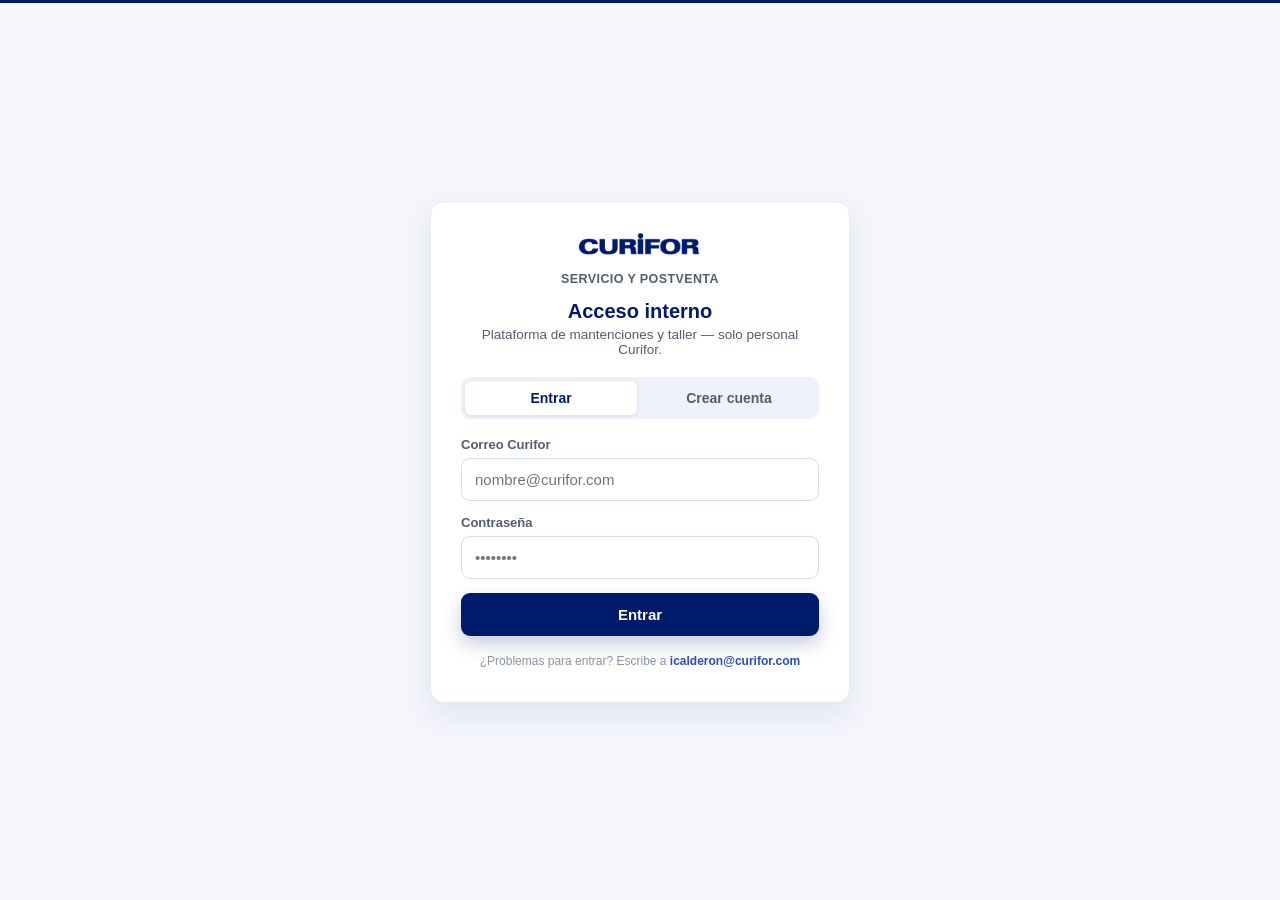
==== index.html @ 8cf6dd43 "Bump cache" ====
<!doctype html>
<html lang="es-CL" data-auth="require">
<head>
  <meta charset="utf-8">
  <!-- Pages sirve el HTML con max-age=600. Sin esto el navegador sigue
       pidiendo el ?v= anterior durante diez minutos y se responde solo con
       el JS viejo: se publica un cambio y el usuario jura que no funciona.
       cliente.html ya lo traia; el resto no. -->
  <meta http-equiv="Cache-Control" content="no-cache, no-store, must-revalidate">
  <meta http-equiv="Pragma" content="no-cache">
  <meta name="viewport" content="width=device-width, initial-scale=1">
  <title>Plataforma de Postventa · Curifor</title>
  <link rel="icon" href="img/curifor-logo.png">
  <script src="js/agenda-config.js?v=c7560bb"></script>
  <script src="js/auth.js?v=c7560bb"></script>
  <link rel="stylesheet" href="css/estilos.css?v=c7560bb">
  <link rel="stylesheet" href="css/inicio.css?v=c7560bb">
</head>
<body class="inicio">

  <header class="topbar">
    <div class="topbar__inner">
      <div class="brand">
        <img class="brand__logo" src="img/curifor-logo.png" alt="Curifor" width="704" height="158">
        <span class="brand__sep"></span>
        <span class="brand__sub">Postventa</span>
        <span class="brand__badge">Uso interno</span>
      </div>
      <nav class="topbar__nav">
        <span id="authUser"></span>
      </nav>
    </div>
  </header>

  <main class="inicio__main">
    <h1 class="inicio__titulo">Plataforma de Postventa</h1>
    <p class="inicio__lead">Elige el módulo con el que vas a trabajar.</p>

    <div class="apps">
      <a class="app app--cotizador" href="cotizador.html">
        <span class="app__icono" aria-hidden="true">🧮</span>
        <span class="app__nombre">Cotizador</span>
        <span class="app__desc">Precios de mantención por marca, modelo y kilometraje</span>
      </a>

      <a class="app app--agenda" href="taller.html?vista=agenda">
        <span class="app__icono" aria-hidden="true">🗓️</span>
        <span class="app__nombre">Agenda</span>
        <span class="app__desc">Agendar horas y revisar las solicitudes de los clientes</span>
      </a>

      <a class="app app--recepcion" href="taller.html?vista=recepcion">
        <span class="app__icono" aria-hidden="true">📋</span>
        <span class="app__nombre">Recepción</span>
        <span class="app__desc">Recibir el vehículo: accesorios, fotos y firmas</span>
      </a>

      <!-- Post Venta (los 10 módulos migrados desde Streamlit) sale del inicio
           por decisión de Ignacio el 13-08-2026. Las páginas siguen en el repo
           —postventa.html con pv-app.js / pv-datos.js / pv-ui.js, y ots.html
           con ots.js— pero ya no hay camino hacia ellas desde la plataforma.
           Para revivirlo basta con volver a poner esta tarjeta. -->
    </div>
  </main>

  <footer class="foot">
    <div class="foot__inner">
      <span>Curifor S.A. · Plataforma de Postventa</span>
      <span id="footFecha" class="foot__fecha"></span>
    </div>
  </footer>

  <script>
    document.getElementById("footFecha").textContent =
      new Date().toLocaleDateString("es-CL", { day: "numeric", month: "long", year: "numeric" });
  </script>
</body>
</html>
---- css/estilos.css ----
/* ============================================================
   Cotizador de Mantenciones Curifor
   Identidad corporativa Curifor: azul marino sólido de marca
   (#001B6C, tomado del logo), superficies blancas, sin degradados.
   ============================================================ */

:root {
  /* marca */
  --navy: #001b6c;          /* azul del logo Curifor */
  --navy-deep: #041046;     /* footer / fondos profundos */
  --navy-hover: #16309a;    /* estado hover de acciones */
  --blue: #2a4bd0;          /* azul interactivo (links, foco) */

  /* superficies y tintes */
  --tint: #eef2fb;          /* azul muy claro (chips, activos) */
  --tint-2: #f6f8fd;
  --tint-borde: #d3ddf4;

  /* texto */
  --ink: #14181f;
  --ink-2: #545d6e;
  --ink-3: #8a93a3;

  /* estructura */
  --linea: #e6eaf2;
  --bg: #f4f6fb;
  --blanco: #ffffff;

  /* semánticos */
  --verde: #0a7d43;
  --verde-bg: #e6f4ec;
  --rojo: #b42318;
  --rojo-bg: #fdecec;
  --ambar: #b7791f;
  --ambar-bg: #fff6e2;
  --ambar-borde: #f4dd9e;

  --radio: 14px;
  --radio-sm: 9px;
  --sombra: 0 12px 30px rgba(0, 27, 108, .08);
  --sombra-sm: 0 3px 10px rgba(0, 27, 108, .06);
  --max: 1120px;
  --font: "Segoe UI", Roboto, "Helvetica Neue", Arial, system-ui, sans-serif;
}

* { box-sizing: border-box; }

/* el atributo hidden siempre gana sobre display de las clases */
[hidden] { display: none !important; }

html, body { margin: 0; padding: 0; }

body {
  font-family: var(--font);
  color: var(--ink);
  background: var(--bg);
  line-height: 1.5;
  -webkit-font-smoothing: antialiased;
  /* filo de marca superior */
  border-top: 3px solid var(--navy);
}

a { color: var(--blue); }

/* ---------------- Topbar ---------------- */
.topbar {
  background: var(--blanco);
  color: var(--ink);
  position: sticky;
  top: 0;
  z-index: 30;
  border-bottom: 1px solid var(--linea);
}
.topbar__inner {
  max-width: var(--max);
  margin: 0 auto;
  padding: 12px 22px;
  display: flex;
  align-items: center;
  justify-content: space-between;
}
.brand { display: flex; align-items: center; gap: 13px; }
.brand__logo { height: 26px; width: auto; display: block; }
.brand__sep { width: 1px; height: 24px; background: var(--linea); }
.brand__sub { font-size: 13.5px; color: var(--ink-2); font-weight: 600; letter-spacing: .2px; }
.brand__badge {
  font-size: 10.5px; font-weight: 700; text-transform: uppercase; letter-spacing: .5px;
  color: var(--navy); background: var(--tint);
  border: 1px solid var(--tint-borde);
  padding: 3px 9px; border-radius: 999px;
}
.nav-link {
  color: var(--navy);
  text-decoration: none;
  font-size: 14px;
  font-weight: 600;
  padding: 7px 4px;
  border-bottom: 2px solid transparent;
}
.nav-link:hover { border-color: var(--navy); }

/* ---------------- Hero ---------------- */
.hero {
  background-color: var(--tint);
  /* textura de puntos sutil: aporta profundidad sin degradado */
  background-image: radial-gradient(rgba(0, 27, 108, .05) 1px, transparent 1px);
  background-size: 22px 22px;
  color: var(--ink);
  border-bottom: 1px solid var(--tint-borde);
}
.hero__inner {
  max-width: var(--max);
  margin: 0 auto;
  padding: 40px 22px 42px;
  position: relative;
  border-left: 3px solid var(--navy);
  padding-left: calc(22px + 14px);
}
.hero__eyebrow {
  text-transform: uppercase;
  letter-spacing: 1.8px;
  font-size: 12px;
  color: var(--navy);
  margin: 0 0 10px;
  font-weight: 700;
}
.hero__title { margin: 0 0 12px; font-size: 33px; font-weight: 800; line-height: 1.14; color: var(--navy); }
.hero__lead { margin: 0; font-size: 16px; color: var(--ink-2); max-width: 640px; }

/* ---------------- Layout ---------------- */
.wrap {
  max-width: var(--max);
  margin: 26px auto 64px;
  padding: 0 22px;
  position: relative;
  z-index: 5;
}
.card {
  background: var(--blanco);
  border: 1px solid var(--linea);
  border-radius: var(--radio);
  box-shadow: var(--sombra);
  padding: 26px 28px 30px;
}

/* ---------------- Stepbar ---------------- */
.stepbar {
  list-style: none;
  display: flex;
  gap: 10px;
  margin: 0 0 26px;
  padding: 0;
  flex-wrap: wrap;
}
.stepbar__item {
  display: flex;
  align-items: center;
  gap: 9px;
  font-size: 13.5px;
  font-weight: 600;
  color: var(--ink-3);
}
.stepbar__item span {
  width: 26px; height: 26px;
  border-radius: 50%;
  display: grid; place-items: center;
  background: var(--linea);
  color: var(--ink-2);
  font-size: 13px;
  font-weight: 700;
}
.stepbar__item.is-active { color: var(--navy); }
.stepbar__item.is-active span { background: var(--navy); color: #fff; }
.stepbar__item + .stepbar__item::before {
  content: "";
  width: 26px; height: 2px;
  background: var(--linea);
  margin-right: 4px;
}

/* ---------------- Búsqueda por patente ---------------- */
.patente { margin-bottom: 18px; }
.patente__control { display: flex; gap: 10px; align-items: stretch; max-width: 420px; }
.input {
  width: 100%;
  font-family: inherit;
  font-size: 15px;
  color: var(--ink);
  background: var(--blanco);
  border: 1.5px solid var(--tint-borde);
  border-radius: var(--radio-sm);
  padding: 13px 14px;
  transition: border-color .15s, box-shadow .15s;
}
.input:focus { outline: none; border-color: var(--blue); box-shadow: 0 0 0 3px rgba(42, 75, 208, .15); }
.input:disabled { background: var(--bg); color: var(--ink-3); cursor: not-allowed; }
.input--patente { text-transform: uppercase; letter-spacing: 2px; font-weight: 700; }
.input--patente::placeholder { letter-spacing: 1px; font-weight: 400; color: var(--ink-3); }
.patente__control .btn { white-space: nowrap; }
.patente__estado {
  margin: 10px 0 0;
  font-size: 13px;
  line-height: 1.5;
  padding: 9px 12px;
  border-radius: var(--radio-sm);
  border: 1px solid transparent;
}
.patente__estado--ok { color: var(--verde); background: var(--verde-bg); border-color: rgba(10, 125, 67, .25); }
.patente__estado--info { color: var(--ink-2); background: var(--tint); border-color: var(--tint-borde); }
.patente__estado--warn { color: var(--ambar); background: var(--ambar-bg); border-color: var(--ambar-borde); }
.patente__estado--error { color: var(--rojo); background: var(--rojo-bg); border-color: rgba(180, 35, 24, .25); }
.patente__estado b { font-weight: 700; }

.separador {
  display: flex; align-items: center; gap: 14px;
  margin: 0 0 18px;
  font-size: 12.5px; color: var(--ink-3);
}
.separador::before, .separador::after {
  content: ""; flex: 1; height: 1px; background: var(--linea);
}

/* resalta el paso que falta cuando la patente deja el vehículo a medias */
.field--pendiente .select {
  border-color: var(--ambar);
  box-shadow: 0 0 0 3px var(--ambar-bg);
}

@media (max-width: 520px) {
  .patente__control { flex-direction: column; max-width: none; }
}

/* ---------------- Selector ---------------- */
.selector__grid {
  display: grid;
  grid-template-columns: repeat(auto-fit, minmax(220px, 1fr));
  gap: 18px 20px;
}
.field { display: flex; flex-direction: column; gap: 8px; }
.field__title {
  font-size: 13px;
  font-weight: 700;
  color: var(--ink-2);
  letter-spacing: .2px;
  display: flex; align-items: center; gap: 7px;
}
.field__control { position: relative; }
.select {
  width: 100%;
  appearance: none;
  -webkit-appearance: none;
  font-family: inherit;
  font-size: 15px;
  color: var(--ink);
  background: var(--blanco);
  border: 1.5px solid var(--tint-borde);
  border-radius: var(--radio-sm);
  padding: 13px 40px 13px 14px;
  cursor: pointer;
  transition: border-color .15s, box-shadow .15s, background .15s;
}
.field__control::after {
  content: "";
  position: absolute;
  right: 15px; top: 50%;
  width: 9px; height: 9px;
  border-right: 2px solid var(--navy);
  border-bottom: 2px solid var(--navy);
  transform: translateY(-65%) rotate(45deg);
  pointer-events: none;
}
.select:hover:not(:disabled) { border-color: var(--navy); }
.select:focus { outline: none; border-color: var(--blue); box-shadow: 0 0 0 3px rgba(42, 75, 208, .15); }
.select:disabled { background: var(--bg); color: var(--ink-3); cursor: not-allowed; border-color: var(--linea); }
.select--sm { padding: 9px 34px 9px 12px; font-size: 14px; }

.tip {
  width: 17px; height: 17px;
  border-radius: 50%;
  background: var(--tint);
  color: var(--navy);
  font-size: 11px; font-weight: 800;
  display: inline-grid; place-items: center;
  cursor: help;
  position: relative;
}
.tip__bubble {
  position: absolute;
  bottom: 135%; left: 50%;
  transform: translateX(-50%);
  width: 210px;
  background: var(--ink);
  color: #fff;
  font-size: 12px;
  font-weight: 500;
  padding: 9px 11px;
  border-radius: 8px;
  opacity: 0; visibility: hidden;
  transition: opacity .15s;
  z-index: 10;
  line-height: 1.35;
}
.tip:hover .tip__bubble, .tip:focus .tip__bubble { opacity: 1; visibility: visible; }

.vehiculo-meta {
  margin-top: 20px;
  display: flex;
  flex-wrap: wrap;
  gap: 8px;
}
.chip {
  font-size: 12.5px;
  font-weight: 600;
  color: var(--navy);
  background: var(--tint);
  border: 1px solid var(--tint-borde);
  border-radius: 999px;
  padding: 5px 12px;
}
.chip--warn { color: var(--ambar); background: var(--ambar-bg); border-color: var(--ambar-borde); }

.selector__actions {
  margin-top: 26px;
  display: flex;
  flex-wrap: wrap;
  gap: 12px;
  align-items: center;
}
.selector__hint { margin: 14px 0 0; font-size: 12.5px; color: var(--ink-3); }

/* ---------------- Botones ---------------- */
.btn {
  font-family: inherit;
  font-size: 15px;
  font-weight: 700;
  border-radius: 999px;
  padding: 13px 26px;
  border: 1.5px solid transparent;
  cursor: pointer;
  text-decoration: none;
  display: inline-flex;
  align-items: center;
  gap: 8px;
  transition: transform .1s, background .15s, box-shadow .15s, border-color .15s;
}
.btn--primary { background: var(--navy); color: #fff; box-shadow: 0 8px 18px rgba(0, 27, 108, .22); }
.btn--primary:hover:not(:disabled) { background: var(--navy-hover); transform: translateY(-1px); }
.btn--primary:disabled { background: var(--linea); color: var(--ink-3); box-shadow: none; cursor: not-allowed; }
.btn--ghost { background: transparent; color: var(--navy); border-color: var(--tint-borde); }
.btn--ghost:hover { background: var(--tint); border-color: var(--navy); }
.btn--excel { background: #107c41; color: #fff; font-size: 14px; padding: 11px 18px; }
.btn--excel:hover { background: #0b5c30; transform: translateY(-1px); }
.btn--pdf { background: #fff; color: var(--navy); border-color: var(--tint-borde); font-size: 14px; padding: 11px 16px; }
.btn--pdf:hover:not(:disabled) { background: var(--tint); border-color: var(--navy); }
.btn--pdf:disabled { color: var(--ink-3); border-color: var(--linea); cursor: progress; }
.btn--sm { font-size: 13px; padding: 8px 15px; }
.btn--agendar { background: var(--navy); color: #fff; font-size: 14px; padding: 11px 18px; box-shadow: 0 8px 18px rgba(0, 27, 108, .22); }
.btn--agendar:hover { background: var(--navy-hover); transform: translateY(-1px); }
.topbar__nav { display: flex; gap: 18px; align-items: center; }

/* Badge de sesión (lo llena auth.js con el correo y "Salir").
   Vive DENTRO del nav a propósito: auth.js tiene un fallback que lo crea con
   position:fixed cuando no encuentra este contenedor, y ese fallback flotaba
   sobre la topbar sticky tapando "Uso interno" y "← Inicio" bajo ~900px.
   Existiendo el span, auth.js lo prefiere y no crea nada flotante. */
#authUser {
  display: inline-flex; align-items: center; gap: 8px;
  font: 600 12px/1 var(--font, inherit); color: var(--navy);
  background: var(--tint); border: 1px solid var(--tint-borde);
  border-radius: 999px; padding: 6px 11px; white-space: nowrap;
}
/* mientras no haya sesión pintada el span está vacío y no debe ocupar lugar */
#authUser:empty { display: none; }
#authUser > span {
  max-width: 160px; overflow: hidden; text-overflow: ellipsis; white-space: nowrap;
}
/* en pantalla angosta el correo sobra: lo que hace falta es poder salir */
@media (max-width: 560px) {
  #authUser > span { display: none; }
  #authUser { padding: 6px 10px; }
}
.rv__acciones { margin-left: auto; display: flex; gap: 10px; flex-wrap: wrap; align-items: center; }

/* toggle Particular / Interno */
.modo-toggle { display: inline-flex; border: 1.5px solid var(--tint-borde); border-radius: 999px; overflow: hidden; background: var(--blanco); }
.modo-btn { font-family: inherit; font-size: 13px; font-weight: 700; color: var(--ink-2); background: transparent; border: none; padding: 9px 15px; cursor: pointer; transition: background .15s, color .15s; }
.modo-btn:hover { background: var(--tint); }
.modo-btn.is-active { background: var(--navy); color: #fff; }

/* línea de referencia (precio pauta) bajo el valor */
.detalle__precio-ref { display: block; font-size: 12px; color: var(--ink-3); margin-top: 4px; }

/* selector de reemplazo en el desglose */
.dg-reemplazo { display: flex; align-items: center; gap: 6px; margin-top: 4px; font-size: 11.5px; color: var(--ink-2); font-weight: 600; }
.sel-reemplazo {
  font-family: inherit; font-size: 11.5px; color: var(--ink); background: var(--blanco);
  border: 1.3px solid var(--verde); border-radius: 7px; padding: 3px 22px 3px 8px;
  cursor: pointer; appearance: none; -webkit-appearance: none;
  background-image: url("data:image/svg+xml,%3Csvg xmlns='http://www.w3.org/2000/svg' width='10' height='10' viewBox='0 0 10 10'%3E%3Cpath d='M1 3l4 4 4-4' stroke='%230a7d43' stroke-width='1.6' fill='none'/%3E%3C/svg%3E");
  background-repeat: no-repeat; background-position: right 7px center; max-width: 320px;
}
.sel-reemplazo:focus { outline: none; box-shadow: 0 0 0 3px rgba(10,125,67,.15); }

/* ---------------- Resultados ---------------- */
.resultados { animation: fade .25s ease; }
@keyframes fade { from { opacity: 0; transform: translateY(8px); } to { opacity: 1; transform: none; } }

.resumen-vehiculo {
  background: var(--blanco);
  border: 1px solid var(--linea);
  border-radius: var(--radio);
  box-shadow: var(--sombra);
  padding: 22px 26px;
  display: flex;
  align-items: center;
  gap: 20px;
  flex-wrap: wrap;
  margin-bottom: 18px;
}
.btn-volver {
  background: none;
  border: none;
  color: var(--navy);
  font-family: inherit;
  font-size: 14px;
  font-weight: 700;
  cursor: pointer;
  padding: 6px 0;
}
.btn-volver:hover { text-decoration: underline; }
.resumen-vehiculo__datos { flex: 1 1 auto; min-width: 200px; }
.rv__marca { font-size: 12px; font-weight: 800; letter-spacing: 1.5px; text-transform: uppercase; color: var(--navy); }
.rv__titulo { margin: 3px 0 4px; font-size: 22px; font-weight: 800; color: var(--ink); }
.rv__sub { margin: 0; font-size: 14px; color: var(--ink-2); }
.rv__aniobox { display: flex; align-items: center; }
.field--inline { flex-direction: row; align-items: center; gap: 10px; }
.field--inline .field__title { margin: 0; }

/* ---------------- Carrusel ---------------- */
.carrusel {
  display: flex;
  align-items: stretch;
  gap: 10px;
  margin-bottom: 18px;
}
.carrusel__viewport { flex: 1 1 auto; overflow: hidden; }
.carrusel__track {
  list-style: none;
  margin: 0; padding: 6px 2px;
  display: flex;
  gap: 12px;
  transition: transform .3s cubic-bezier(.2,.7,.3,1);
}
.rev-card {
  flex: 0 0 auto;
  width: 150px;
  background: var(--blanco);
  border: 1.5px solid var(--linea);
  border-radius: var(--radio-sm);
  padding: 14px 14px 15px;
  cursor: pointer;
  transition: border-color .15s, box-shadow .15s, transform .15s, background .15s;
  text-align: left;
}
.rev-card:hover { border-color: var(--tint-borde); box-shadow: var(--sombra-sm); }
.rev-card.is-active {
  border-color: var(--navy);
  background: var(--tint);
  box-shadow: 0 8px 20px rgba(0, 27, 108, .14);
}
.rev-card__n { font-size: 11.5px; font-weight: 700; color: var(--ink-3); text-transform: uppercase; letter-spacing: .5px; }
.rev-card__km { font-size: 19px; font-weight: 800; color: var(--navy); margin: 3px 0 1px; }
.rev-card__meses { font-size: 12px; color: var(--ink-2); }
.rev-card__precio { margin-top: 10px; font-size: 15px; font-weight: 800; color: var(--ink); }
.rev-card__gratis { color: var(--verde); }
.carrusel__nav {
  flex: 0 0 auto;
  width: 42px;
  border: 1.5px solid var(--linea);
  background: var(--blanco);
  border-radius: var(--radio-sm);
  font-size: 24px;
  color: var(--navy);
  cursor: pointer;
  transition: background .15s, border-color .15s, opacity .15s;
}
.carrusel__nav:hover { background: var(--tint); border-color: var(--tint-borde); }
.carrusel__nav:disabled { opacity: .35; cursor: default; }

/* ---------------- Detalle ---------------- */
.detalle {
  background: var(--blanco);
  border: 1px solid var(--linea);
  border-radius: var(--radio);
  box-shadow: var(--sombra);
  padding: 26px 28px;
  margin-bottom: 18px;
}
.detalle__head {
  display: flex;
  justify-content: space-between;
  align-items: flex-start;
  gap: 22px;
  flex-wrap: wrap;
  padding-bottom: 20px;
  border-bottom: 1px solid var(--linea);
}
.detalle__eyebrow { margin: 0 0 5px; font-size: 12px; text-transform: uppercase; letter-spacing: 1.5px; color: var(--ink-3); font-weight: 700; }
.detalle__titulo { margin: 0 0 3px; font-size: 21px; font-weight: 800; color: var(--navy); }
.detalle__sub { margin: 0; font-size: 14px; color: var(--ink-2); }
.detalle__precio {
  text-align: right;
  min-width: 190px;
  background: var(--tint);
  border: 1px solid var(--tint-borde);
  border-radius: var(--radio-sm);
  padding: 12px 16px;
}
.detalle__precio-label { display: block; font-size: 12px; color: var(--ink-2); font-weight: 600; }
.detalle__precio-valor { display: block; font-size: 32px; font-weight: 800; color: var(--navy); line-height: 1.1; }
.detalle__precio-valor.gratis { color: var(--verde); }
.detalle__precio-moneda { display: block; font-size: 11.5px; color: var(--ink-3); }
.detalle__precio-neto { display: block; font-size: 12.5px; font-weight: 600; color: var(--ink-3); margin-top: 3px; }

.detalle__cols {
  display: grid;
  grid-template-columns: 1fr 1fr;
  gap: 28px;
  margin-top: 22px;
}
.detalle__subtitulo {
  margin: 0 0 12px;
  font-size: 13px;
  text-transform: uppercase;
  letter-spacing: .8px;
  color: var(--ink-2);
  font-weight: 700;
}
.ops-list { list-style: none; margin: 0; padding: 0; display: flex; flex-direction: column; gap: 7px; }
.ops-list li {
  display: flex; align-items: baseline; gap: 9px;
  font-size: 14px; color: var(--ink);
}
.ops-badge {
  flex: 0 0 auto;
  font-size: 10.5px; font-weight: 800;
  border-radius: 5px;
  padding: 2px 6px;
  min-width: 74px;
  text-align: center;
}
.ops-badge--R { background: var(--verde-bg); color: var(--verde); }
.ops-badge--I { background: var(--tint); color: var(--navy); }
.ops-empty { font-size: 13.5px; color: var(--ink-3); font-style: italic; }

.desglose { width: 100%; border-collapse: collapse; font-size: 13.5px; }
.desglose td { padding: 7px 0; border-bottom: 1px solid var(--linea); vertical-align: top; }
.desglose td:last-child { text-align: right; font-variant-numeric: tabular-nums; white-space: nowrap; font-weight: 600; }
.desglose .dg-nombre { color: var(--ink); }
.desglose .dg-cod { display: block; font-size: 11.5px; color: var(--ink-3); }
.desglose .dg-bodega { display: block; font-size: 11.5px; color: var(--navy); margin-top: 2px; }
.desglose .dg-alt { display: block; font-size: 11.5px; color: var(--verde); font-weight: 600; margin-top: 2px; }
.desglose .dg-aplica { display: block; font-size: 11px; color: var(--ink-3); margin-top: 2px; font-style: italic; }
.desglose .dg-cat { font-size: 11px; text-transform: uppercase; letter-spacing: .5px; color: var(--ink-3); font-weight: 700; padding-top: 12px; }
.desglose .dg-stock { text-align: center; white-space: nowrap; width: 1%; padding: 7px 10px; }
.desglose .dg-total td { border-top: 2px solid var(--ink); border-bottom: none; padding-top: 10px; font-weight: 800; font-size: 15px; }
/* IVA: línea intermedia tenue y total final destacado */
.desglose .dg-iva td { border: none; padding-top: 2px; padding-bottom: 2px; font-size: 12.5px; color: var(--ink-2); }
.desglose .dg-total--iva td { border-top: 1px solid var(--linea); padding-top: 6px; color: var(--navy); }

/* badges de disponibilidad */
.stk { display: inline-block; font-size: 11px; font-weight: 700; border-radius: 999px; padding: 2px 9px; white-space: nowrap; cursor: help; }
.stk--ok  { background: var(--verde-bg); color: var(--verde); }
.stk--eq  { background: var(--verde-bg); color: var(--verde); border: 1px dashed var(--verde); }
.stk--fro { background: var(--tint); color: var(--navy); }
.stk--no  { background: var(--rojo-bg); color: var(--rojo); }
.stk--sd  { background: var(--bg); color: var(--ink-3); font-weight: 600; }

.stock-resumen {
  border-radius: var(--radio-sm);
  padding: 10px 13px;
  font-size: 13px;
  color: var(--ink);
  margin-bottom: 12px;
}
.stock-resumen__linea { display: flex; align-items: center; gap: 8px; flex-wrap: wrap; }
.stock-resumen .stk-icono { font-weight: 800; flex: 0 0 auto; }
.stock-resumen strong { color: var(--navy); }
.stock-fecha { color: var(--ink-3); font-size: 11.5px; }
.stock-resumen__faltan { margin: 7px 0 0; font-size: 12.5px; }
.stock-resumen--ok   { background: var(--verde-bg); }
.stock-resumen--ok   .stk-icono { color: var(--verde); }
.stock-resumen--info { background: var(--tint); }
.stock-resumen--info .stk-icono { color: var(--navy); }
.stock-resumen--info .stock-resumen__faltan { color: var(--ink-2); }
.stock-resumen--warn { background: var(--ambar-bg); border: 1px solid var(--ambar-borde); }
.stock-resumen--warn .stk-icono { color: var(--ambar); }
.stock-resumen--warn strong { color: var(--ambar); }
.stock-resumen--warn .stock-resumen__faltan { color: var(--ambar); }

/* ---------------- Adicionales ---------------- */
/* tarjeta propia, entre el detalle y las consideraciones */
.adicionales {
  background: var(--blanco);
  border: 1px solid var(--linea);
  border-radius: var(--radio);
  box-shadow: var(--sombra-sm);
  padding: 20px 26px 22px;
  margin-bottom: 18px;
}
.adicionales__titulo {
  margin: 0 0 14px;
  font-size: 15px;
  font-weight: 800;
  color: var(--navy);
  letter-spacing: .2px;
}
.adicionales__list { list-style: none; margin: 0 0 14px; padding: 0; display: flex; flex-direction: column; gap: 8px; }
.adicionales__list li { display: flex; align-items: center; gap: 11px; }
.adicionales__list label { display: flex; align-items: center; gap: 10px; cursor: pointer; font-size: 14px; }
.adicionales__list input { width: 18px; height: 18px; accent-color: var(--navy); cursor: pointer; }
.adicionales__list .add-precio { margin-left: auto; font-weight: 700; font-variant-numeric: tabular-nums; }
/* tarjetas de venta cruzada (Airlife / NitroSafe) */
.extras { display: grid; grid-template-columns: repeat(auto-fit, minmax(260px, 1fr)); gap: 10px; margin-bottom: 14px; }
.extra {
  display: flex; align-items: center; gap: 12px; width: 100%; text-align: left;
  font-family: inherit; font-size: 14px; color: inherit; cursor: pointer;
  background: var(--blanco);
  border: 1px solid var(--tint-borde);
  border-radius: var(--radio-sm);
  padding: 12px 14px;
  transition: border-color .15s, background .15s, box-shadow .15s;
}
.extra:hover { border-color: var(--blue); box-shadow: var(--sombra-sm); }
.extra.is-on { background: var(--tint); border-color: var(--navy); }
.extra__info { display: flex; flex-direction: column; min-width: 0; }
.extra__nombre { font-weight: 700; color: var(--navy); }
.extra__detalle { font-size: 12px; color: var(--ink-2); }
.extra__precio { margin-left: auto; font-weight: 700; white-space: nowrap; font-variant-numeric: tabular-nums; }
.extra__precio small { display: block; font-size: 11px; font-weight: 600; color: var(--ink-3); text-align: right; }
.extra__cta {
  flex: none; font-size: 12px; font-weight: 700; white-space: nowrap;
  border-radius: 999px; padding: 6px 12px;
  background: var(--navy); color: #fff;
}
.extra.is-on .extra__cta { background: var(--verde); }

.adicionales__total {
  display: flex; justify-content: space-between; align-items: center;
  background: var(--tint);
  border: 1px solid var(--tint-borde);
  border-radius: var(--radio-sm);
  padding: 13px 16px;
  font-size: 14px;
}
.adicionales__total strong { font-size: 19px; color: var(--navy); }
.adicionales__total .add-iva { font-size: 13px; font-weight: 600; color: var(--ink-2); }

/* ---------------- Notas ---------------- */
.notas {
  background: var(--blanco);
  border: 1px solid var(--linea);
  border-radius: var(--radio);
  box-shadow: var(--sombra-sm);
  padding: 20px 26px 22px;
}
.notas__titulo { margin: 0 0 10px; font-size: 13px; text-transform: uppercase; letter-spacing: .8px; color: var(--ink-2); font-weight: 700; }
.notas__list { margin: 0; padding-left: 18px; color: var(--ink-2); font-size: 13px; display: flex; flex-direction: column; gap: 6px; }
.notas__fuente { margin: 14px 0 0; font-size: 11.5px; color: var(--ink-3); font-style: italic; }

/* ---------------- Error ---------------- */
.errorbox {
  background: var(--rojo-bg);
  border: 1px solid #f4c9c4;
  color: var(--rojo);
  border-radius: var(--radio);
  padding: 20px 24px;
  font-size: 14px;
}

/* ---------------- Footer ---------------- */
.foot { background: var(--navy-deep); color: #aab6e6; margin-top: 40px; }
.foot__inner {
  max-width: var(--max);
  margin: 0 auto;
  padding: 18px 22px;
  display: flex; justify-content: space-between; flex-wrap: wrap; gap: 8px;
  font-size: 12.5px;
}

/* ---------------- Responsive ---------------- */
@media (max-width: 720px) {
  .hero__title { font-size: 26px; }
  .hero__inner { padding-left: calc(22px + 12px); }
  .detalle__cols { grid-template-columns: 1fr; gap: 22px; }
  .detalle__head { flex-direction: column; }
  .detalle__precio { text-align: left; }
  .rev-card { width: 132px; }
  .card, .detalle, .resumen-vehiculo { padding-left: 18px; padding-right: 18px; }
}

.sr-only { position: absolute; width: 1px; height: 1px; overflow: hidden; clip: rect(0,0,0,0); }

/* ---------------- Ficha del cliente (paso 2) ----------------
   Una franja discreta cuando el dato ya está, y una llamada visible cuando
   falta: sin cliente el PDF sale sin destinatario, y eso hay que verlo antes
   de mandarlo, no después. */
.cliente-box {
  display: flex; align-items: center; gap: 14px; flex-wrap: wrap;
  margin: 0 0 16px;
  padding: 12px 18px;
  background: var(--tint);
  border: 1px solid var(--tint-borde);
  border-radius: var(--radio-sm);
}
.cliente-box--vacia { background: #fff8ea; border-color: #f0d9a8; border-style: dashed; }
.cliente-box__datos { flex: 1; min-width: 220px; display: flex; flex-direction: column; gap: 2px; }
.cliente-box__label {
  font-size: 10.5px; font-weight: 700; letter-spacing: .08em;
  text-transform: uppercase; color: var(--ink-3);
}
.cliente-box--vacia .cliente-box__label { display: none; }
.cliente-box__nombre { font-size: 15px; font-weight: 700; color: var(--navy); }
.cliente-box--vacia .cliente-box__nombre { color: #8a6314; }
.cliente-box__detalle { font-size: 12.5px; color: var(--ink-2); }

/* ---------------- Modal ---------------- */
.modal {
  position: fixed; inset: 0; z-index: 60;
  display: flex; align-items: center; justify-content: center;
  padding: 20px;
  background: rgba(4, 16, 70, .38);
  backdrop-filter: blur(2px);
}
.modal[hidden] { display: none; }
.modal__caja {
  width: 100%; max-width: 520px;
  max-height: calc(100vh - 40px); overflow-y: auto;
  background: #fff; border-radius: var(--radio);
  padding: 26px;
  box-shadow: 0 24px 60px rgba(4, 16, 70, .3);
}
.modal__titulo { margin: 0 0 4px; font-size: 20px; font-weight: 800; color: var(--navy); }
.modal__sub { margin: 0 0 18px; font-size: 13px; color: var(--ink-2); line-height: 1.45; }
.modal__grid { display: grid; grid-template-columns: 1fr 1fr; gap: 14px; }
.modal__grid .field:first-child { grid-column: 1 / -1; }
.modal__error {
  margin: 14px 0 0; padding: 9px 12px;
  font-size: 13px; color: #8a1c24;
  background: #fdf0f0; border: 1px solid #f0c4c8;
  border-radius: var(--radio-sm);
}
.modal__acciones { display: flex; justify-content: flex-end; gap: 10px; flex-wrap: wrap; margin-top: 20px; }
.modal__acciones .btn { font-size: 14px; padding: 11px 20px; }

@media (max-width: 560px) {
  .modal__grid { grid-template-columns: 1fr; }
  .modal__acciones { justify-content: stretch; }
  .modal__acciones .btn { flex: 1; justify-content: center; }
}

/* ---------------- Encabezado de impresión (orden de trabajo) ---------------- */
.print-header { display: none; }
.print-header__top { display: flex; align-items: center; gap: 14px; border-bottom: 2px solid #000; padding-bottom: 8px; margin-bottom: 8px; }
.print-header__logo { height: 24px; width: auto; }
.print-header__meta { font-size: 12px; color: #333; }
.print-header__datos { width: 100%; border-collapse: collapse; font-size: 12px; }
.print-header__datos td { padding: 2px 8px 2px 0; vertical-align: top; }
.print-header__datos td:first-child { font-weight: 700; white-space: nowrap; width: 1%; }

/* ---------------- Impresión ---------------- */
@media print {
  @page { margin: 12mm; }
  body { background: #fff; color: #000; font-size: 12px; border-top: none; }
  /* el encabezado de impresión ya trae los datos del vehículo -> se oculta la barra.
     el stock (badge, bodegas y resumen) NO se imprime: la orden de taller va limpia. */
  .topbar, .hero, .foot, .carrusel, .stepbar, .selector, .resumen-vehiculo,
  .cliente-box, .modal,
  .detalle__eyebrow, .adicionales__list input, .nav-link,
  .extra:not(.is-on), .extra__cta, .extra__detalle,
  .stock-resumen, .dg-stock, .dg-bodega, .dg-alt, .dg-aplica, .dg-reemplazo { display: none !important; }
  /* solo se imprimen los extras efectivamente agregados */
  .extras { display: block; }
  .extra { border: none; background: none; padding: 2px 0; }
  .wrap { margin: 0; padding: 0; max-width: none; }
  .print-header { display: block; margin-bottom: 12px; }
  /* los bloques FLUYEN entre páginas (sin break-inside: avoid, que dejaba la 1a hoja en blanco) */
  .detalle, .notas, .adicionales {
    box-shadow: none; border: none; margin: 0 0 10px; padding: 0;
  }
  .adicionales__titulo { font-size: 13px; color: #000; margin-bottom: 6px; }
  .detalle__head { padding-bottom: 8px; border-bottom: 1px solid #999; }
  .detalle__titulo { color: #000; }
  .detalle__precio { background: none; border: none; padding: 0; }
  .detalle__precio-valor { font-size: 22px; color: #000; }
  .detalle__cols { grid-template-columns: 1fr 1fr; gap: 16px; margin-top: 12px; }
  .stk { border: 1px solid #999; }
  .ops-badge { border: 1px solid #999; }
  /* evita cortar a la mitad una fila de repuesto o una operación */
  .desglose tr, .ops-list li { break-inside: avoid; }
  a[href]:after { content: ""; }
}

/* ---------- cotización parcial ----------
   El cliente pide la mantención sin alguno de sus items. Se destilda y el
   total se rehace. */
.dg-chk {
  display: inline-flex;
  align-items: center;
  margin-right: 9px;
  vertical-align: top;
  cursor: pointer;
}
.dg-chk input {
  width: 17px;
  height: 17px;
  cursor: pointer;
  accent-color: #0d2f5a;
}
.dg-txt { display: inline-block; vertical-align: top; }

/* Lo excluido no se esconde: sigue a la vista, apagado y tachado, para poder
   volver atrás si el cliente cambia de opinión mientras habla. */
.dg-fuera .dg-txt { opacity: .45; text-decoration: line-through; }
.dg-fuera td:last-child { opacity: .45; text-decoration: line-through; }

.dg-parcial td {
  background: #fff6e6;
  border-top: 1px solid #f0d9a8;
  font-size: 13px;
  color: #8a5600;
  padding: 10px 12px !important;
}
.dg-parcial b { color: #7a4c00; }
.dg-todos {
  margin-left: 10px;
  border: 1px solid #e0b872;
  background: #fff;
  color: #8a5600;
  border-radius: 7px;
  padding: 5px 11px;
  font: inherit;
  font-size: 12px;
  font-weight: 600;
  cursor: pointer;
}
.dg-todos:hover { background: #fffaf0; }

@media (pointer: coarse) {
  .dg-chk input { width: 22px; height: 22px; }
  .dg-todos { min-height: 44px; }
}
---- css/inicio.css ----
/* ============================================================
   Pantalla de inicio — accesos a los módulos, tipo aplicaciones.
   Los tres accesos van grandes y centrados en la pantalla: es lo
   primero que ve el equipo al entrar y no debe haber que buscarlos.
   ============================================================ */

.inicio {
  min-height: 100vh;
  display: flex;
  flex-direction: column;
  background: var(--bg);
}

/* El main ocupa todo lo que sobra entre el header y el pie, y centra
   su contenido en los dos ejes. */
.inicio__main {
  flex: 1;
  display: flex;
  flex-direction: column;
  align-items: center;
  justify-content: center;
  gap: 6px;
  padding: 48px 20px 56px;
  text-align: center;
}

.inicio__titulo {
  margin: 0;
  font-size: 34px;
  font-weight: 800;
  color: var(--navy);
  letter-spacing: -.3px;
}
.inicio__lead {
  margin: 0 0 38px;
  font-size: 16px;
  color: var(--ink-2);
}

/* auto-fit y no un número fijo de columnas: la cantidad de módulos ha cambiado
   tres veces, y una rejilla fija deja una tarjeta huérfana abajo cada vez que
   se suma o se saca uno. Así se acomodan solas: en fila ancha, 2x2 en pantalla
   media y 1 en móvil. */
.apps {
  display: grid;
  grid-template-columns: repeat(auto-fit, minmax(230px, 1fr));
  gap: 26px;
  width: 100%;
  max-width: 1180px;
}

.app {
  display: flex;
  flex-direction: column;
  align-items: center;
  justify-content: center;
  gap: 10px;
  min-height: 250px;
  padding: 34px 22px;
  background: #fff;
  border: 1px solid var(--linea);
  border-top: 4px solid var(--navy);
  border-radius: 16px;
  box-shadow: var(--sombra-sm);
  text-decoration: none;
  color: inherit;
  transition: transform .16s ease, box-shadow .16s ease, border-color .16s ease;
}
.app:hover,
.app:focus-visible {
  transform: translateY(-4px);
  box-shadow: var(--sombra);
  border-color: var(--tint-borde);
  outline: none;
}
.app:focus-visible { border-top-color: var(--navy-hover); }
.app:active { transform: translateY(-1px); }

.app__icono {
  font-size: 62px;
  line-height: 1;
}
.app__nombre {
  font-size: 25px;
  font-weight: 800;
  color: var(--navy);
}
.app__desc {
  font-size: 13.5px;
  color: var(--ink-2);
  max-width: 230px;
  line-height: 1.45;
}

/* Un toque de color por módulo, solo en el filo superior, para que se
   distingan de un vistazo sin romper la identidad azul. */
.app--agenda { border-top-color: #1a7f5a; }
.app--agenda .app__nombre { color: #14684a; }
.app--recepcion { border-top-color: #b8641a; }
.app--recepcion .app__nombre { color: #955115; }
/* .app--ots (morado) se quitó junto con la tarjeta de Post Venta el
   13-08-2026. Si vuelve, el color era #7a3fb8 / #63309a. */

@media (max-width: 860px) {
  .apps { grid-template-columns: 1fr; max-width: 420px; gap: 18px; }
  .app { min-height: 0; padding: 26px 20px; }
  .app__icono { font-size: 48px; }
  .inicio__titulo { font-size: 27px; }
  .inicio__lead { margin-bottom: 26px; }
}
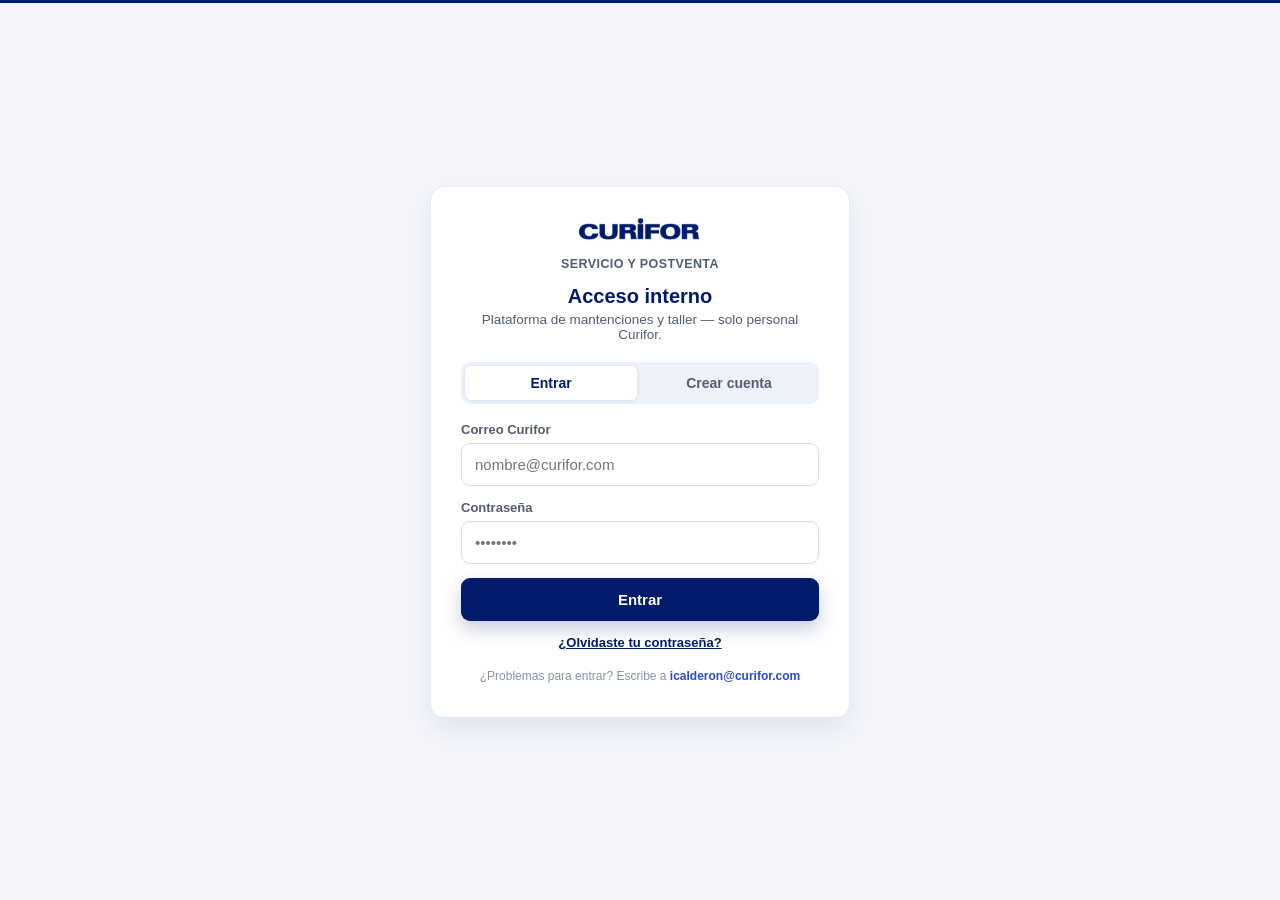
==== commit c7908ed8: "Bump cache" ====
--- a/index.html
+++ b/index.html
@@ -11,10 +11,10 @@
   <meta name="viewport" content="width=device-width, initial-scale=1">
   <title>Plataforma de Postventa · Curifor</title>
   <link rel="icon" href="img/curifor-logo.png">
-  <script src="js/agenda-config.js?v=c7560bb"></script>
-  <script src="js/auth.js?v=c7560bb"></script>
-  <link rel="stylesheet" href="css/estilos.css?v=c7560bb">
-  <link rel="stylesheet" href="css/inicio.css?v=c7560bb">
+  <script src="js/agenda-config.js?v=cc31d4d"></script>
+  <script src="js/auth.js?v=cc31d4d"></script>
+  <link rel="stylesheet" href="css/estilos.css?v=cc31d4d">
+  <link rel="stylesheet" href="css/inicio.css?v=cc31d4d">
 </head>
 <body class="inicio">
 
@@ -38,7 +38,7 @@
 
     <div class="apps">
       <a class="app app--cotizador" href="cotizador.html">
-        <span class="app__icono" aria-hidden="true">🧮</span>
+        <span class="app__icono" aria-hidden="true">🧾</span>
         <span class="app__nombre">Cotizador</span>
         <span class="app__desc">Precios de mantención por marca, modelo y kilometraje</span>
       </a>
